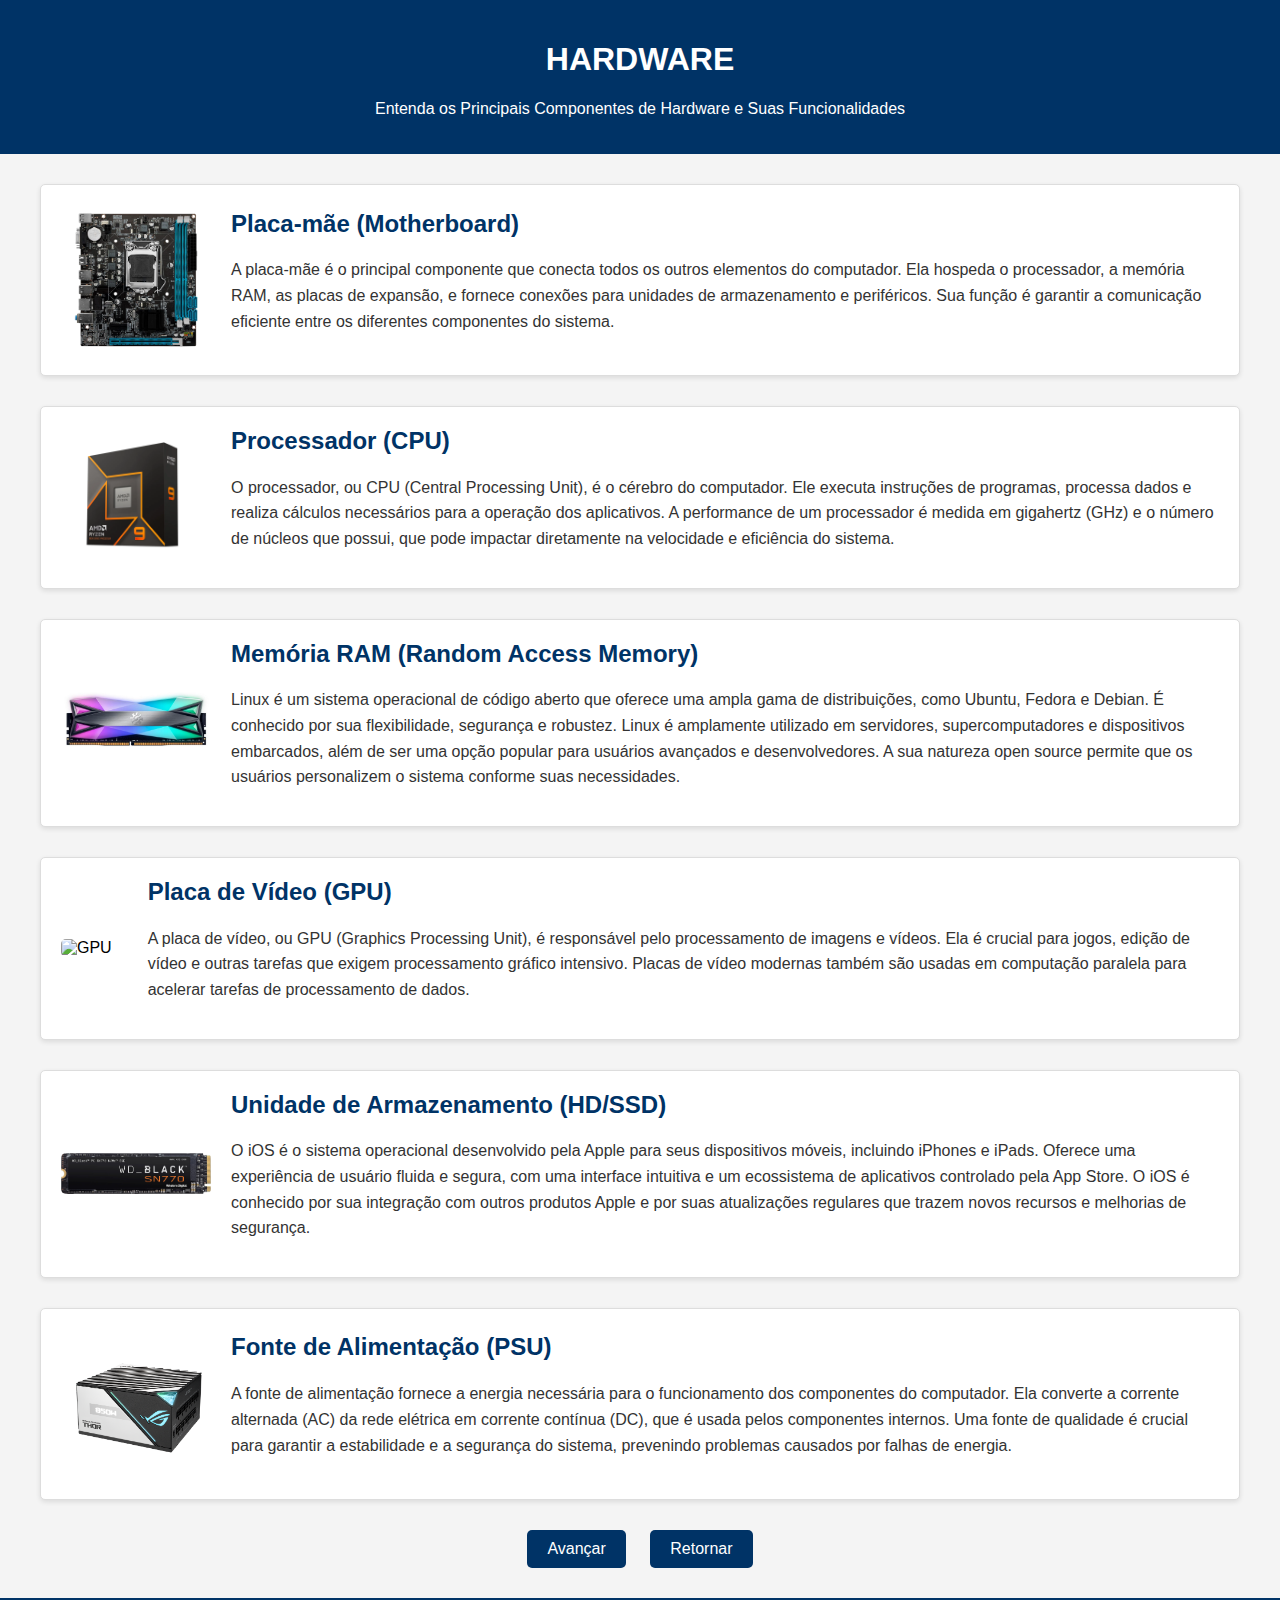
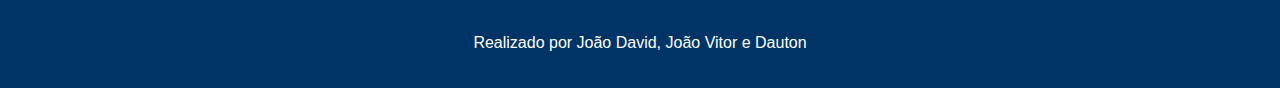
==== index.html @ cf430e97 "Versão 1.0" ====
<!DOCTYPE html>
<html lang="pt-BR">
<head>
    <meta charset="UTF-8">
    <meta name="viewport" content="width=device-width, initial-scale=1.0">
    <meta http-equiv="X-UA-Compatible" content="IE=edge">
    <title>HARDWARES | EDITH </title>
    <link rel="stylesheet" href="styles.css">
</head>
<body>

    <header>
        <h1>HARDWARE</h1>
        <p>Entenda os Principais Componentes de Hardware e Suas Funcionalidades</p>
    </header>

    <section class="container">
        <div class="content">
            <img src="src/placamae.png" alt="placamae">
            <div>
                <h2>Placa-mãe (Motherboard)</h2>
                <p>A placa-mãe é o principal componente que conecta todos os outros elementos do computador. Ela hospeda o processador, a memória RAM, as placas de expansão, e fornece conexões para unidades de armazenamento e periféricos. Sua função é garantir a comunicação eficiente entre os diferentes componentes do sistema.</p>
            </div>
        </div>

        <div class="content">
            <img src="src/cpu.webp" alt="cpu">
            <div>
                <h2>Processador (CPU)</h2>
                <p>O processador, ou CPU (Central Processing Unit), é o cérebro do computador. Ele executa instruções de programas, processa dados e realiza cálculos necessários para a operação dos aplicativos. A performance de um processador é medida em gigahertz (GHz) e o número de núcleos que possui, que pode impactar diretamente na velocidade e eficiência do sistema.</p>
            </div>
        </div>

        <div class="content">
            <img src="src/ram.webp" alt="ram">
            <div>
                <h2>Memória RAM (Random Access Memory)</h2>
                <p>Linux é um sistema operacional de código aberto que oferece uma ampla gama de distribuições, como Ubuntu, Fedora e Debian. É conhecido por sua flexibilidade, segurança e robustez. Linux é amplamente utilizado em servidores, supercomputadores e dispositivos embarcados, além de ser uma opção popular para usuários avançados e desenvolvedores. A sua natureza open source permite que os usuários personalizem o sistema conforme suas necessidades.</p>
            </div>
        </div>

        <div class="content">
            <img src="src/4090.png" alt="GPU">
            <div>
                <h2>Placa de Vídeo (GPU)</h2>
                <p>A placa de vídeo, ou GPU (Graphics Processing Unit), é responsável pelo processamento de imagens e vídeos. Ela é crucial para jogos, edição de vídeo e outras tarefas que exigem processamento gráfico intensivo. Placas de vídeo modernas também são usadas em computação paralela para acelerar tarefas de processamento de dados.</p>
            </div>
        </div>

        <div class="content">
            <img src="src/ssd.jpg" alt="SSD">
            <div>
                <h2>Unidade de Armazenamento (HD/SSD)</h2>
                <p>O iOS é o sistema operacional desenvolvido pela Apple para seus dispositivos móveis, incluindo iPhones e iPads. Oferece uma experiência de usuário fluida e segura, com uma interface intuitiva e um ecossistema de aplicativos controlado pela App Store. O iOS é conhecido por sua integração com outros produtos Apple e por suas atualizações regulares que trazem novos recursos e melhorias de segurança.</p>
            </div>
        </div>

        <div class="content">
            <img src="src/thor.png" alt="fonte">
            <div>
                <h2>Fonte de Alimentação (PSU)</h2>
                <p>A fonte de alimentação fornece a energia necessária para o funcionamento dos componentes do computador. Ela converte a corrente alternada (AC) da rede elétrica em corrente contínua (DC), que é usada pelos componentes internos. Uma fonte de qualidade é crucial para garantir a estabilidade e a segurança do sistema, prevenindo problemas causados por falhas de energia.</p>
            </div>
        </div>

        <div class="buttons">
            <a href="index2.html">Avançar</a>
            <a href="homepage.html">Retornar</a>
        </div>
        
    </section>

    <footer>
        <p>Realizado por João David, João Vitor e Dauton</p>
    </footer>
</body>
</html>
---- styles.css ----
body {
    font-family: Arial, sans-serif;
    margin: 0;
    padding: 0;
    background-color: #f4f4f4;
}

header {
    background-color: #003366;
    color: white;
    padding: 20px;
    text-align: center;
}

.container {
    max-width: 1200px;
    margin: 30px auto;
    padding: 0 20px;
}

.content {
    background-color: white;
    border: 1px solid #ddd;
    border-radius: 5px;
    box-shadow: 0 2px 5px rgba(0, 0, 0, 0.1);
    padding: 20px;
    margin-bottom: 30px;
    display: flex;
    align-items: center;
    gap: 20px;
}

.content img {
    width: 150px;
    height: auto;
    border-radius: 5px;
}

.content h2 {
    color: #003366;
    margin-top: 0;
}

.content p {
    line-height: 1.6;
    color: #333;
}

.buttons {
    text-align: center;
    margin: 30px 0;
}

.buttons a {
    display: inline-block;
    text-decoration: none;
    padding: 10px 20px;
    margin: 0 10px;
    font-size: 16px;
    color: white;
    background-color: #003366;
    border-radius: 5px;
    transition: background-color 0.3s ease;
}

.buttons a:hover {
    background-color: #002244;
}

footer {
    background-color: #003366;
    color: white;
    text-align: center;
    padding: 20px;
    margin-top: 30px;
}
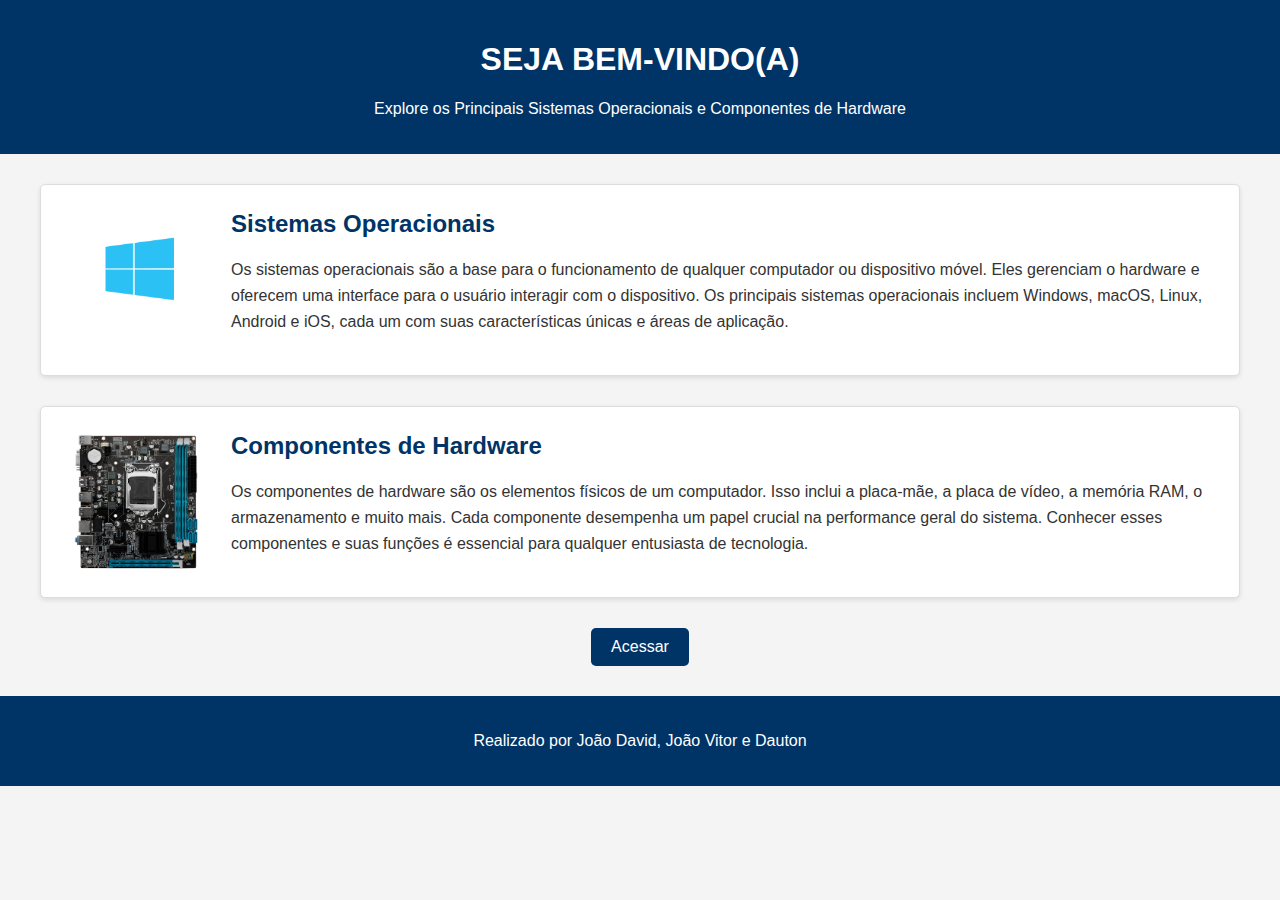
==== commit 7ba2bea8: "Versão 1.1" ====
--- a/index.html
+++ b/index.html
@@ -4,70 +4,34 @@
     <meta charset="UTF-8">
     <meta name="viewport" content="width=device-width, initial-scale=1.0">
     <meta http-equiv="X-UA-Compatible" content="IE=edge">
-    <title>HARDWARES | EDITH </title>
-    <link rel="stylesheet" href="styles.css">
+    <title>HOME | EDITH</title>
+    <link rel="stylesheet" href="styles2.css">
 </head>
 <body>
-
     <header>
-        <h1>HARDWARE</h1>
-        <p>Entenda os Principais Componentes de Hardware e Suas Funcionalidades</p>
+        <h1>SEJA BEM-VINDO(A)</h1>
+        <p>Explore os Principais Sistemas Operacionais e Componentes de Hardware</p>
     </header>
-
     <section class="container">
-        <div class="content">
-            <img src="src/placamae.png" alt="placamae">
+        <div class="section">
+            <img src="src/windows.png" alt="Sistemas Operacionais">
             <div>
-                <h2>Placa-mãe (Motherboard)</h2>
-                <p>A placa-mãe é o principal componente que conecta todos os outros elementos do computador. Ela hospeda o processador, a memória RAM, as placas de expansão, e fornece conexões para unidades de armazenamento e periféricos. Sua função é garantir a comunicação eficiente entre os diferentes componentes do sistema.</p>
+                <h2>Sistemas Operacionais</h2>
+                <p>Os sistemas operacionais são a base para o funcionamento de qualquer computador ou dispositivo móvel. Eles gerenciam o hardware e oferecem uma interface para o usuário interagir com o dispositivo. Os principais sistemas operacionais incluem Windows, macOS, Linux, Android e iOS, cada um com suas características únicas e áreas de aplicação.</p>
             </div>
         </div>
 
-        <div class="content">
-            <img src="src/cpu.webp" alt="cpu">
+        <div class="section">
+            <img src="src/placamae.png" alt="Componentes de Hardware">
             <div>
-                <h2>Processador (CPU)</h2>
-                <p>O processador, ou CPU (Central Processing Unit), é o cérebro do computador. Ele executa instruções de programas, processa dados e realiza cálculos necessários para a operação dos aplicativos. A performance de um processador é medida em gigahertz (GHz) e o número de núcleos que possui, que pode impactar diretamente na velocidade e eficiência do sistema.</p>
-            </div>
-        </div>
-
-        <div class="content">
-            <img src="src/ram.webp" alt="ram">
-            <div>
-                <h2>Memória RAM (Random Access Memory)</h2>
-                <p>Linux é um sistema operacional de código aberto que oferece uma ampla gama de distribuições, como Ubuntu, Fedora e Debian. É conhecido por sua flexibilidade, segurança e robustez. Linux é amplamente utilizado em servidores, supercomputadores e dispositivos embarcados, além de ser uma opção popular para usuários avançados e desenvolvedores. A sua natureza open source permite que os usuários personalizem o sistema conforme suas necessidades.</p>
-            </div>
-        </div>
-
-        <div class="content">
-            <img src="src/4090.png" alt="GPU">
-            <div>
-                <h2>Placa de Vídeo (GPU)</h2>
-                <p>A placa de vídeo, ou GPU (Graphics Processing Unit), é responsável pelo processamento de imagens e vídeos. Ela é crucial para jogos, edição de vídeo e outras tarefas que exigem processamento gráfico intensivo. Placas de vídeo modernas também são usadas em computação paralela para acelerar tarefas de processamento de dados.</p>
-            </div>
-        </div>
-
-        <div class="content">
-            <img src="src/ssd.jpg" alt="SSD">
-            <div>
-                <h2>Unidade de Armazenamento (HD/SSD)</h2>
-                <p>O iOS é o sistema operacional desenvolvido pela Apple para seus dispositivos móveis, incluindo iPhones e iPads. Oferece uma experiência de usuário fluida e segura, com uma interface intuitiva e um ecossistema de aplicativos controlado pela App Store. O iOS é conhecido por sua integração com outros produtos Apple e por suas atualizações regulares que trazem novos recursos e melhorias de segurança.</p>
-            </div>
-        </div>
-
-        <div class="content">
-            <img src="src/thor.png" alt="fonte">
-            <div>
-                <h2>Fonte de Alimentação (PSU)</h2>
-                <p>A fonte de alimentação fornece a energia necessária para o funcionamento dos componentes do computador. Ela converte a corrente alternada (AC) da rede elétrica em corrente contínua (DC), que é usada pelos componentes internos. Uma fonte de qualidade é crucial para garantir a estabilidade e a segurança do sistema, prevenindo problemas causados por falhas de energia.</p>
+                <h2>Componentes de Hardware</h2>
+                <p>Os componentes de hardware são os elementos físicos de um computador. Isso inclui a placa-mãe, a placa de vídeo, a memória RAM, o armazenamento e muito mais. Cada componente desempenha um papel crucial na performance geral do sistema. Conhecer esses componentes e suas funções é essencial para qualquer entusiasta de tecnologia.</p>
             </div>
         </div>
 
         <div class="buttons">
-            <a href="index2.html">Avançar</a>
-            <a href="homepage.html">Retornar</a>
+            <a href="index.html">Acessar</a>
         </div>
-        
     </section>
 
     <footer>
--- a/styles2.css
+++ b/styles2.css
@@ -0,0 +1,75 @@
+body {
+    font-family: Arial, sans-serif;
+    margin: 0;
+    padding: 0;
+    background-color: #f4f4f4;
+}
+
+header {
+    background-color: #003366;
+    color: white;
+    padding: 20px;
+    text-align: center;
+}
+
+.container {
+    max-width: 1200px;
+    margin: 30px auto;
+    padding: 0 20px;
+}
+
+.section {
+    background-color: white;
+    border: 1px solid #ddd;
+    border-radius: 5px;
+    box-shadow: 0 2px 5px rgba(0, 0, 0, 0.1);
+    padding: 20px;
+    margin-bottom: 30px;
+    display: flex;
+    align-items: center;
+    gap: 20px;
+}
+
+.section img {
+    width: 150px; /* Ajuste o tamanho da imagem conforme necessário */
+    height: auto;
+    border-radius: 5px;
+}
+
+.section h2 {
+    color: #003366;
+    margin-top: 0;
+}
+
+.section p {
+    line-height: 1.6;
+    color: #333;
+}
+
+.buttons {
+    text-align: center;
+    margin: 30px 0;
+}
+
+.buttons a {
+    display: inline-block;
+    text-decoration: none;
+    padding: 10px 20px;
+    font-size: 16px;
+    color: white;
+    background-color: #003366;
+    border-radius: 5px;
+    transition: background-color 0.3s ease;
+}
+
+.buttons a:hover {
+    background-color: #002244;
+}
+
+footer {
+    background-color: #003366;
+    color: white;
+    text-align: center;
+    padding: 20px;
+    margin-top: 30px;
+}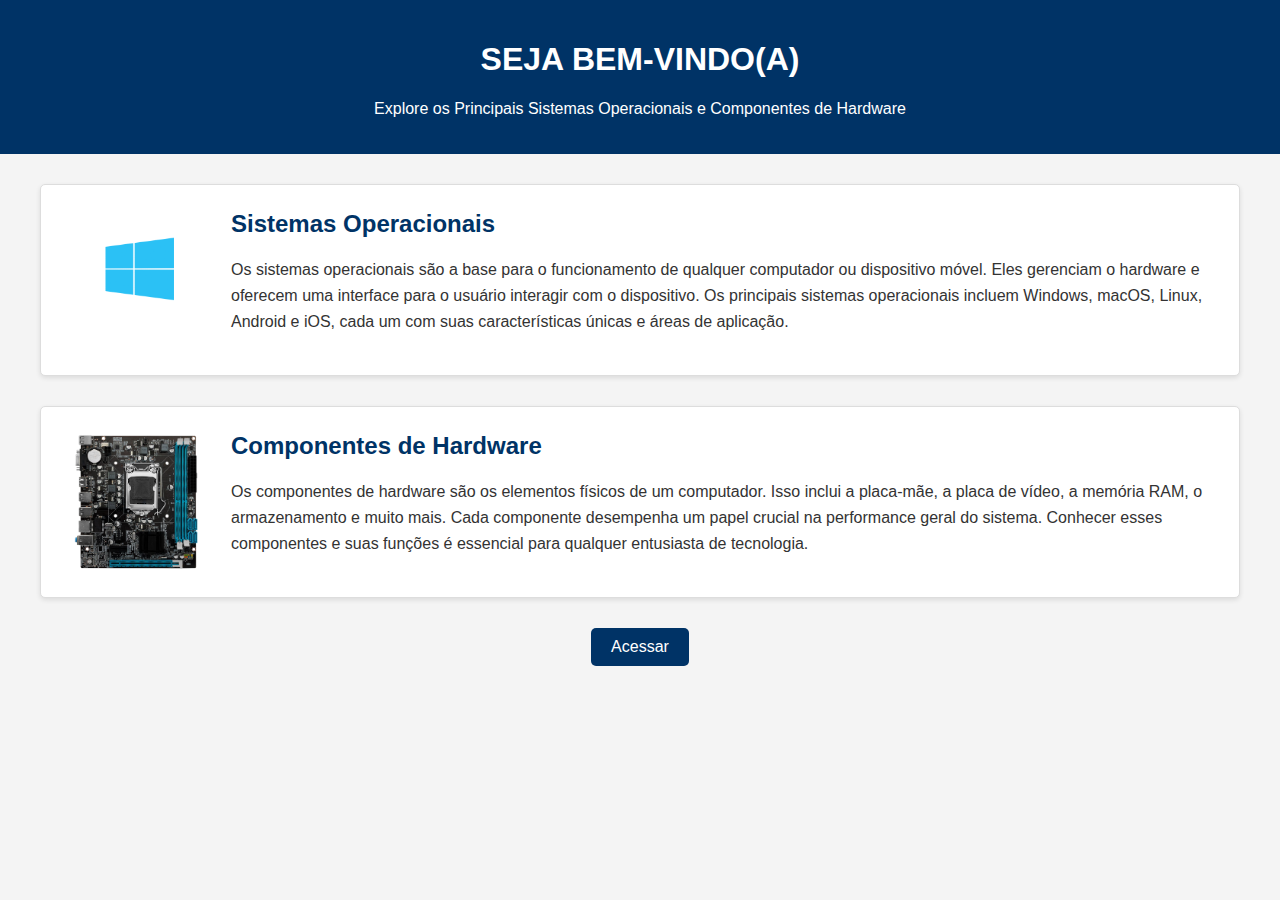
==== commit bf48fe85: "Update index.html" ====
--- a/index.html
+++ b/index.html
@@ -30,12 +30,8 @@
         </div>
 
         <div class="buttons">
-            <a href="index.html">Acessar</a>
+            <a href="index2.html">Acessar</a>
         </div>
     </section>
-
-    <footer>
-        <p>Realizado por João David, João Vitor e Dauton</p>
-    </footer>
 </body>
 </html>
